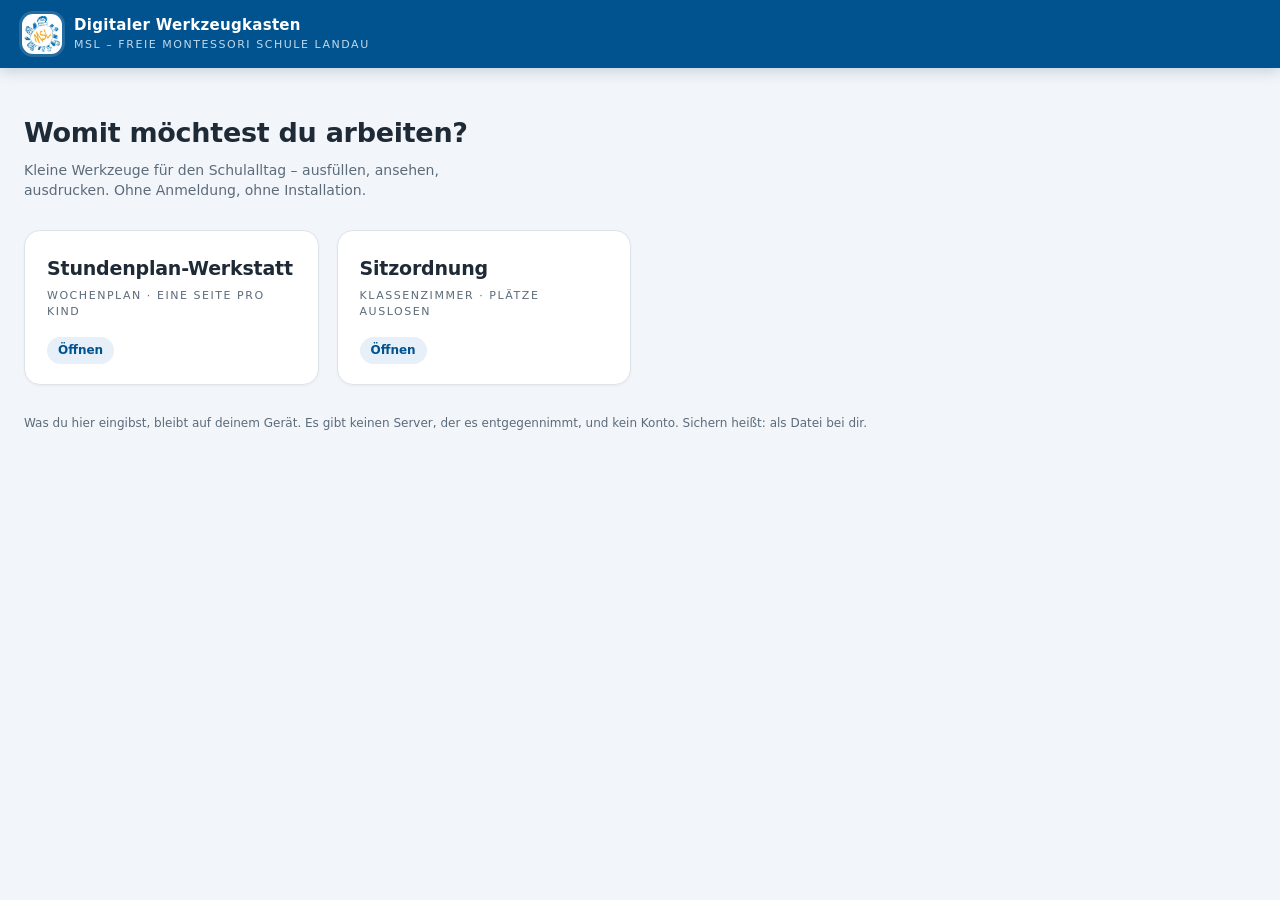
==== index.html @ 7ed50de2 "Sitzordnung als zweites Werkzeug: Raum stellen, Plaetze auslosen Klassenzimmer aus Zweier- und Einze" ====
<!DOCTYPE html>
<html lang="de">
<head>
<meta charset="utf-8">
<meta name="viewport" content="width=device-width, initial-scale=1">
<title>MSL – digitaler Werkzeugkasten</title>
<link rel="stylesheet" href="haus/haus.css">
</head>
<body>

<header class="leiste">
  <div class="navi">
    <div class="marke">
      <img id="marke-logo" alt="MSL">
      <div>
        <strong>Digitaler Werkzeugkasten</strong>
        <em>MSL &ndash; Freie Montessori Schule Landau</em>
      </div>
    </div>
  </div>
</header>

<main class="seite">
  <div class="einstieg">
    <h1>Womit möchtest du arbeiten?</h1>
    <p>
      Kleine Werkzeuge für den Schulalltag &ndash; ausfüllen, ansehen, ausdrucken.
      Ohne Anmeldung, ohne Installation.
    </p>
  </div>

  <!-- Ein neues Werkzeug: Ordner unter dienste/ anlegen und hier
       eine Kachel ergänzen. Sonst ist nichts zu tun. -->
  <div class="kacheln">

    <a class="kachel" href="dienste/stundenplan/">
      <span class="stufe">Stundenplan-Werkstatt</span>
      <span class="thema">Wochenplan &middot; eine Seite pro Kind</span>
      <span class="zustand">Öffnen</span>
    </a>

    <a class="kachel" href="dienste/sitzordnung/">
      <span class="stufe">Sitzordnung</span>
      <span class="thema">Klassenzimmer &middot; Plätze auslosen</span>
      <span class="zustand">Öffnen</span>
    </a>

  </div>

  <p class="fussnote">
    Was du hier eingibst, bleibt auf deinem Gerät. Es gibt keinen Server,
    der es entgegennimmt, und kein Konto. Sichern heißt: als Datei bei dir.
  </p>
</main>

<script src="haus/marke.js"></script>
<script>document.getElementById("marke-logo").src = MSL_LOGO;</script>

</body>
</html>
---- haus/haus.css ----
/* ============================================================
   HAUS.CSS  –  die Hausfarben der MSL und die Teile, die auf
   jeder Seite gleich aussehen: Kopfleiste, Kachel, Fußnote.

   Das ist die EINZIGE Datei, die sich alle Werkzeuge teilen.
   Was nur ein Werkzeug betrifft, steht in dessen eigenem CSS.

   Die Farben stammen aus dem Schullogo: das Blau der Kinder
   ringsum, das Orange des Schriftzugs in der Mitte.
   ============================================================ */

:root{
  /* ---- Hausfarben ----
     msl-blau       die Erkennungsfarbe, für Flächen und Kacheln
     msl-blau-tief  eine Spur dunkler – nur darauf ist auch kleine
                    weiße Schrift sicher lesbar (8:1 statt 6,5:1),
                    deshalb trägt sie die Kopfleiste
     msl-orange     Akzent: Knopf, Punkt, Markierung.
                    NIEMALS als Schrift auf Weiß – das Verhältnis
                    liegt bei 2,4:1 und ist nicht lesbar.
                    Auf Orange gehört dunkler Text.               */
  --msl-blau:#0060A8;
  --msl-blau-tief:#00538F;
  --msl-blau-hell:#E7F0F8;
  --msl-orange:#F09018;
  --msl-orange-warm:#FFA733;
  --msl-orange-hell:#FDF0DD;

  /* ---- Grundtöne ---- */
  --ink:#1F2A37;
  --muted:#5C6B7A;
  --linie:#DDE4EC;
  --flaeche:#F2F5F9;

  /* Die Werkzeuge sprechen von „Akzent“, nicht von Blau –
     so lässt sich die Hausfarbe hier einmal ändern.        */
  --akzent:var(--msl-blau-tief);
  --akzent-hell:var(--msl-blau-hell);
}

*{ box-sizing:border-box; margin:0; padding:0; }

body{
  font-family:"Segoe UI Variable Text","Segoe UI",system-ui,sans-serif;
  color:var(--ink); background:var(--flaeche);
  font-size:14px; line-height:1.45;
}
button, select, input, textarea{ font:inherit; color:inherit; }

/* ---------- Kopfleiste ---------- */
/* Die blaue Fläche geht über die ganze Breite, ihr Inhalt steht aber
   bündig über dem Seiteninhalt – deshalb dasselbe Maß wie .seite.    */
.leiste{
  display:flex; align-items:center; justify-content:space-between; gap:16px;
  padding:12px max(20px, calc((100% - 1500px) / 2 + 24px));
  background:var(--msl-blau-tief); color:#fff;
  box-shadow:0 2px 14px rgba(0,53,90,.22);
}
/* Links in der Leiste: der Zurück-Knopf und daneben die Marke.
   Die Marke führt immer nach ganz oben (Startseite), der Knopf
   genau eine Ebene zurück – und sagt dazu, wohin.              */
.navi{ display:flex; align-items:center; gap:14px; min-width:0; }

.zurueck{
  display:inline-flex; align-items:center; gap:7px; flex:none;
  padding:9px 14px 9px 11px; border-radius:9px;
  background:rgba(255,255,255,.15); color:#fff; text-decoration:none;
  font-size:13px; font-weight:600; white-space:nowrap;
  transition:background .15s;
}
.zurueck:hover{ background:rgba(255,255,255,.28); }
.zurueck:focus-visible{ outline:2px solid #fff; outline-offset:2px; }
.zurueck .pfeil{ font-size:16px; line-height:1; margin-top:-2px; }

/* Ist die Marke ein Link, führt sie zur Startseite. */
.marke{ display:flex; align-items:center; gap:12px;
        text-decoration:none; color:inherit; border-radius:12px;
        padding:2px 6px 2px 2px; transition:background .15s; }
a.marke:hover{ background:rgba(255,255,255,.10); }
a.marke:focus-visible{ outline:2px solid #fff; outline-offset:2px; }
.marke img{
  width:40px; height:40px; flex:none; display:block;
  border-radius:11px; background:#fff; padding:2px; object-fit:contain;
  box-shadow:0 0 0 3px rgba(255,255,255,.14);
}
.marke strong{ display:block; font-size:15px; letter-spacing:.02em; }
.marke em{
  display:block; font-style:normal; font-size:11px; color:#BFD9EC;
  letter-spacing:.14em; text-transform:uppercase;
}

/* ---------- Kachelseite ----------
   Die Form, die die Startseite und die Stufenauswahl teilen:
   Überschrift, ein Satz Erklärung, darunter die Kacheln.
   Bewusst eine Klasse und kein nacktes <main> – die Werkstatt
   selbst hat ein ganz anderes <main> und soll unberührt bleiben. */
.seite{
  width:100%; max-width:1500px; margin:0 auto;
  padding:48px 24px 44px;
  display:flex; flex-direction:column; gap:30px;
}
.einstieg h1{ font-size:27px; line-height:1.25; letter-spacing:-.01em; }
.einstieg p{ margin-top:10px; color:var(--muted); max-width:52ch; }

/* ---------- Kacheln ----------
   Trägt die Startseite und die Stufenauswahl im Stundenplan. */
/* auto-FILL, nicht auto-fit: die Kachel behält ihre Größe, egal ob
   zwei oder zwanzig danebenstehen. Sonst würden zwei Kacheln sich
   über die ganze Breite aufblasen. Bei 1366 px passen fünf in eine
   Zeile, danach geht es einfach in der nächsten weiter.          */
.kacheln{
  display:grid; gap:18px;
  grid-template-columns:repeat(auto-fill, minmax(240px, 1fr));
}
.kachel{
  display:flex; flex-direction:column; gap:5px;
  padding:24px 22px 20px; border-radius:16px;
  background:#fff; border:1px solid var(--linie);
  text-decoration:none; color:inherit;
  box-shadow:0 1px 3px rgba(31,42,55,.05);
  transition:transform .15s, box-shadow .15s, border-color .15s;
}
a.kachel:hover{
  transform:translateY(-3px);
  border-color:var(--msl-blau);
  box-shadow:0 10px 26px rgba(0,53,90,.15);
}
a.kachel:focus-visible{ outline:3px solid var(--msl-blau); outline-offset:3px; }

.kachel .stufe{ font-size:19px; font-weight:700; letter-spacing:-.01em; }
.kachel .thema{
  font-size:11px; letter-spacing:.14em; text-transform:uppercase;
  color:var(--muted);
}
.kachel .zustand{
  margin-top:auto; padding-top:0; align-self:flex-start;
  font-size:12px; font-weight:600;
  padding:5px 11px; border-radius:999px;
  background:var(--akzent-hell); color:var(--akzent);
}
/* Etwas Luft nach oben, auch wenn die Kachel gerade nicht hoch ist. */
.kachel .thema{ margin-bottom:12px; }

/* Was es noch nicht gibt: sichtbar, aber nicht anklickbar. */
.kachel.wartet{ background:#F7F9FC; border-style:dashed; box-shadow:none; }
.kachel.wartet .stufe{ color:var(--muted); }
.kachel.wartet .zustand{ background:#EBEFF5; color:var(--muted); }

.fussnote{ font-size:12px; color:var(--muted); }

/* ---------- Fußzeile mit ausklappbarem Hinweis ----------
   Benutzt bisher nur die Stufenauswahl des Stundenplans: die
   Eigenheiten der Apple-Geräte betreffen das Drucken, also das
   Werkzeug – nicht das ganze Haus. Deshalb steht dort nur ein
   kleiner Knopf; wer die Hinweise braucht, klickt.
   <details> statt Javascript – das klappt überall und auch, wenn die
   Seite von der Festplatte geöffnet wird.                          */
.fusszeile{ display:flex; flex-direction:column; gap:12px; align-items:flex-start; }

/* Volle Breite, damit die Blase darunter ihre 62 Zeichen ausnutzen
   darf – der Knopf selbst bleibt klein, er ist inline-flex. */
.geraetehinweis{ font-size:12px; width:100%; }
.geraetehinweis > summary{
  display:inline-flex; align-items:center; gap:8px; cursor:pointer;
  list-style:none; padding:7px 13px 7px 9px; border-radius:999px;
  border:1px solid var(--linie); background:#fff; color:var(--akzent);
  font-size:12px; font-weight:600; transition:.15s;
}
.geraetehinweis > summary::-webkit-details-marker{ display:none; }
.geraetehinweis > summary::before{
  content:"i"; flex:none;
  width:17px; height:17px; border-radius:50%;
  background:var(--akzent); color:#fff;
  font-size:11px; font-style:italic; font-weight:700;
  display:grid; place-items:center;
}
.geraetehinweis > summary:hover{ border-color:var(--msl-blau); background:var(--akzent-hell); }
.geraetehinweis > summary:focus-visible{ outline:2px solid var(--msl-blau); outline-offset:2px; }
.geraetehinweis[open] > summary{ background:var(--akzent-hell); border-color:var(--msl-blau); }

.blase{
  position:relative; margin-top:11px; max-width:62ch;
  background:#fff; border:1px solid var(--linie); border-radius:12px;
  padding:16px 18px 17px; box-shadow:0 6px 20px rgba(31,42,55,.10);
  color:var(--ink); font-size:13px; line-height:1.55;
}
/* Die Spitze zeigt auf den Knopf darüber. */
.blase::before{
  content:""; position:absolute; top:-7px; left:24px;
  width:12px; height:12px; background:#fff;
  border-left:1px solid var(--linie); border-top:1px solid var(--linie);
  transform:rotate(45deg);
}
.blase strong{ display:block; margin-bottom:6px; }
.blase p{ margin-bottom:10px; }
.blase p:last-child{ margin-bottom:0; }
.blase ol{ margin:0 0 10px 19px; }
.blase li{ margin-bottom:4px; }

/* ---------- Schmale Geräte ---------- */
@media (max-width:700px){
  .leiste{ padding:10px 14px; }
  .marke img{ width:34px; height:34px; }
  .marke strong{ font-size:14px; }
  .marke em{ font-size:10px; letter-spacing:.10em; }
  .seite{ padding:30px 16px 34px; gap:24px; }
  .navi{ gap:10px; }
  .einstieg h1{ font-size:23px; }
  .kachel{ padding:20px 18px 18px; }
  .kachel .zustand{ padding:8px 14px; font-size:13px; }
}

/* Erst auf dem Handy wird der Zurück-Knopf zum reinen Pfeil – das Wort
   ist der eigentliche Wert, es soll so lange wie möglich stehen bleiben. */
@media (max-width:520px){
  .zurueck{ padding:9px 12px; }
  .zurueck .wort{ display:none; }
}
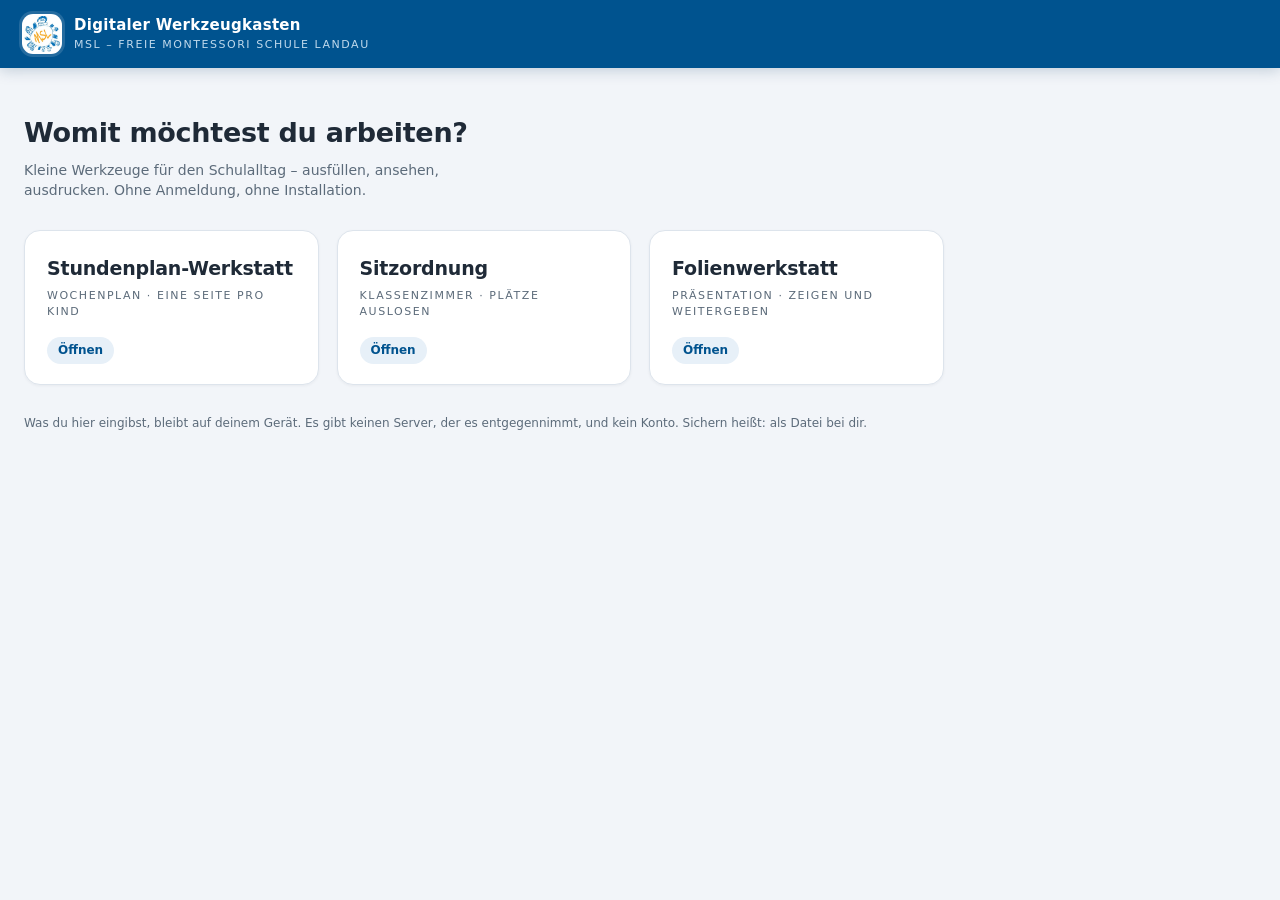
==== commit 2457f4c4: "Folienwerkstatt als drittes Werkzeug Praesentationen zusammenklicken statt zusammenschieben: Foliena" ====
--- a/index.html
+++ b/index.html
@@ -30,18 +30,29 @@
   </div>
 
   <!-- Ein neues Werkzeug: Ordner unter dienste/ anlegen und hier
-       eine Kachel ergänzen. Sonst ist nichts zu tun. -->
+       eine Kachel ergänzen. Sonst ist nichts zu tun.
+
+       Die Adresse muss auf "index.html" enden und nicht nur auf den
+       Ordner. Ein Webserver ergänzt das von selbst – beim Doppelklick
+       auf der Festplatte aber nicht: dort zeigt der Browser dann die
+       Dateiliste des Ordners statt der Seite. -->
   <div class="kacheln">
 
-    <a class="kachel" href="dienste/stundenplan/">
+    <a class="kachel" href="dienste/stundenplan/index.html">
       <span class="stufe">Stundenplan-Werkstatt</span>
       <span class="thema">Wochenplan &middot; eine Seite pro Kind</span>
       <span class="zustand">Öffnen</span>
     </a>
 
-    <a class="kachel" href="dienste/sitzordnung/">
+    <a class="kachel" href="dienste/sitzordnung/index.html">
       <span class="stufe">Sitzordnung</span>
       <span class="thema">Klassenzimmer &middot; Plätze auslosen</span>
+      <span class="zustand">Öffnen</span>
+    </a>
+
+    <a class="kachel" href="dienste/praesentation/index.html">
+      <span class="stufe">Folienwerkstatt</span>
+      <span class="thema">Präsentation &middot; zeigen und weitergeben</span>
       <span class="zustand">Öffnen</span>
     </a>
 
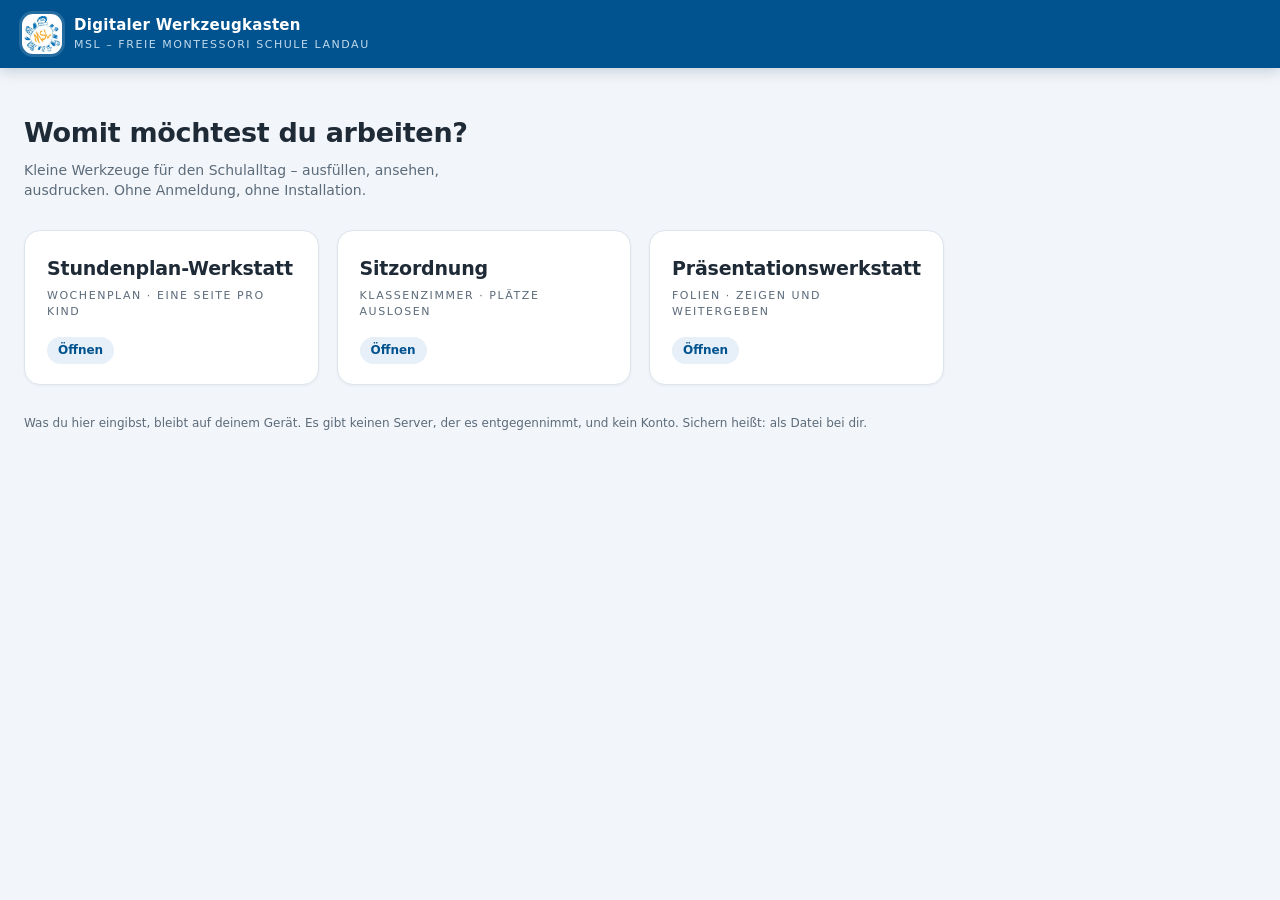
==== commit ac5ca563: "Praesentationswerkstatt: neuer Name, leerer Start, groessere Vorschau Peters erster Testdurchlauf. V" ====
--- a/index.html
+++ b/index.html
@@ -51,8 +51,8 @@
     </a>
 
     <a class="kachel" href="dienste/praesentation/index.html">
-      <span class="stufe">Folienwerkstatt</span>
-      <span class="thema">Präsentation &middot; zeigen und weitergeben</span>
+      <span class="stufe">Präsentationswerkstatt</span>
+      <span class="thema">Folien &middot; zeigen und weitergeben</span>
       <span class="zustand">Öffnen</span>
     </a>
 
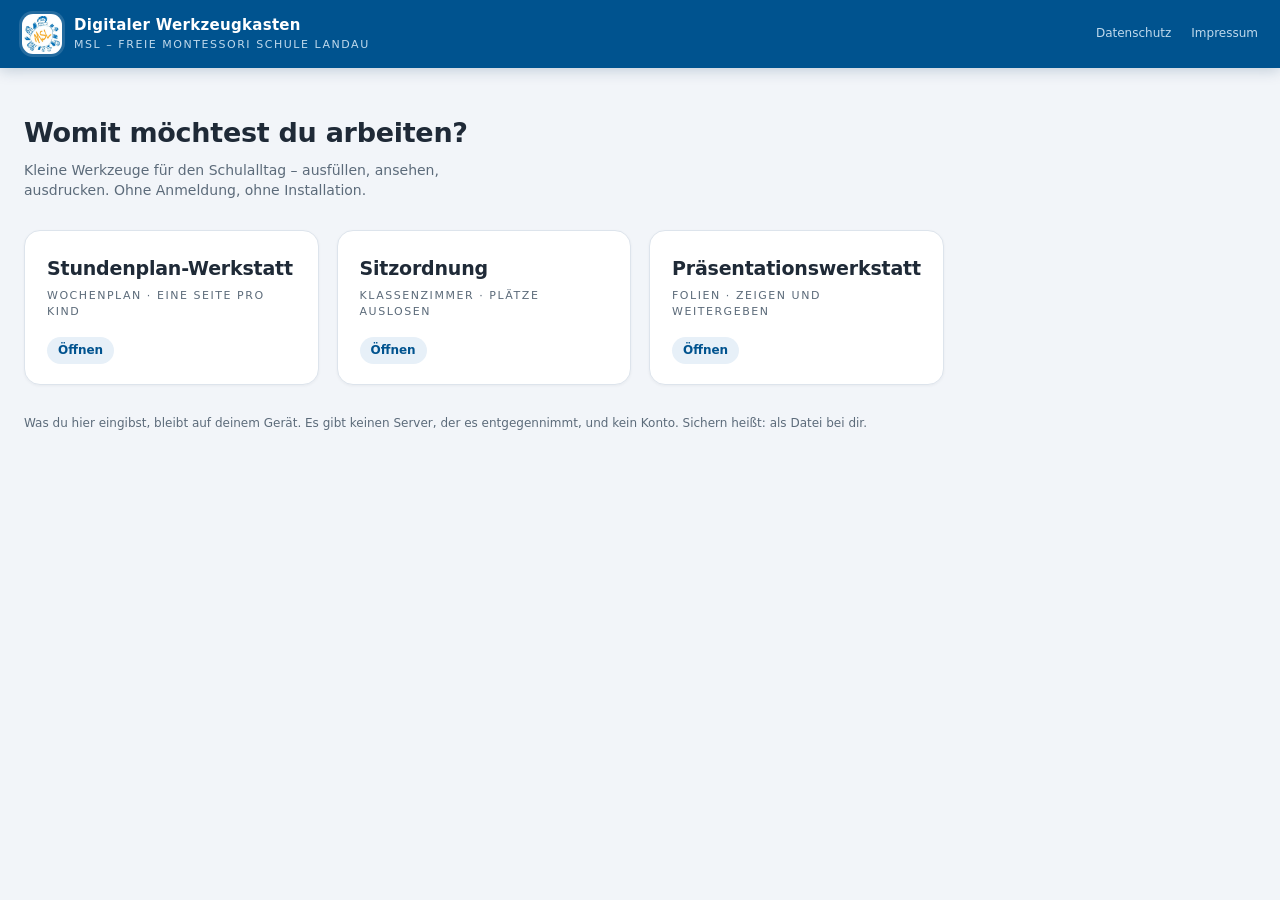
==== commit e28ea7bd: "Datenschutz und Impressum, leise oben rechts Drei Sachen aus Peters Rueckmeldung:  1. Der Kasten zwi" ====
--- a/index.html
+++ b/index.html
@@ -18,6 +18,14 @@
       </div>
     </div>
   </div>
+
+  <!-- Rechts oben und bewusst leise: Wer es sucht, findet es; wer
+       arbeiten will, wird nicht damit aufgehalten. Deshalb steht es
+       hier und nicht als Kasten zwischen den Kacheln. -->
+  <nav class="rechtliches">
+    <a href="datenschutz.html">Datenschutz</a>
+    <a href="impressum.html">Impressum</a>
+  </nav>
 </header>
 
 <main class="seite">
@@ -62,6 +70,7 @@
     Was du hier eingibst, bleibt auf deinem Gerät. Es gibt keinen Server,
     der es entgegennimmt, und kein Konto. Sichern heißt: als Datei bei dir.
   </p>
+
 </main>
 
 <script src="haus/marke.js"></script>
--- a/haus/haus.css
+++ b/haus/haus.css
@@ -89,6 +89,39 @@
   letter-spacing:.14em; text-transform:uppercase;
 }
 
+/* ---------- Datenschutz und Impressum ----------
+   Rechts oben in der Kopfleiste, klein und ohne Nachdruck. Sie
+   gehören dazu, aber sie sind nicht das, wofür jemand herkommt –
+   deshalb kein Kasten zwischen den Kacheln.                    */
+.rechtliches{ display:flex; gap:16px; flex:none; }
+.rechtliches a{
+  color:#BFD9EC; text-decoration:none; font-size:12px;
+  padding:4px 2px; border-bottom:1px solid transparent; transition:.15s;
+}
+.rechtliches a:hover{ color:#fff; border-bottom-color:rgba(255,255,255,.5); }
+.rechtliches a:focus-visible{ outline:2px solid #fff; outline-offset:2px; }
+@media (max-width:520px){ .rechtliches{ gap:12px; } }
+
+/* ---------- Die Textseiten (Datenschutz, Impressum) ----------
+   Schlicht: eine Spalte, ruhig zu lesen, nichts zu bedienen.   */
+.text{
+  width:100%; max-width:760px; margin:0 auto;
+  padding:44px 24px 60px;
+}
+.text h1{ font-size:26px; line-height:1.25; margin-bottom:8px; }
+.text h2{ font-size:17px; margin:30px 0 8px; color:var(--akzent); }
+.text p{ margin-bottom:12px; }
+.text p.vorspann{ color:var(--muted); margin-bottom:26px; }
+.text ul{ margin:0 0 14px 20px; }
+.text li{ margin-bottom:6px; }
+.text .kasten{
+  background:#fff; border:1px solid var(--linie); border-radius:12px;
+  padding:18px 20px; margin-bottom:16px;
+}
+.text .kasten p:last-child{ margin-bottom:0; }
+.text .leise{ font-size:12.5px; color:var(--muted); }
+.text a{ color:var(--akzent); }
+
 /* ---------- Kachelseite ----------
    Die Form, die die Startseite und die Stufenauswahl teilen:
    Überschrift, ein Satz Erklärung, darunter die Kacheln.
@@ -194,6 +227,8 @@
 .blase strong{ display:block; margin-bottom:6px; }
 .blase p{ margin-bottom:10px; }
 .blase p:last-child{ margin-bottom:0; }
+.blase p.klein{ font-size:12px; color:var(--muted); }
+.blase a{ color:var(--akzent); }
 .blase ol{ margin:0 0 10px 19px; }
 .blase li{ margin-bottom:4px; }
 
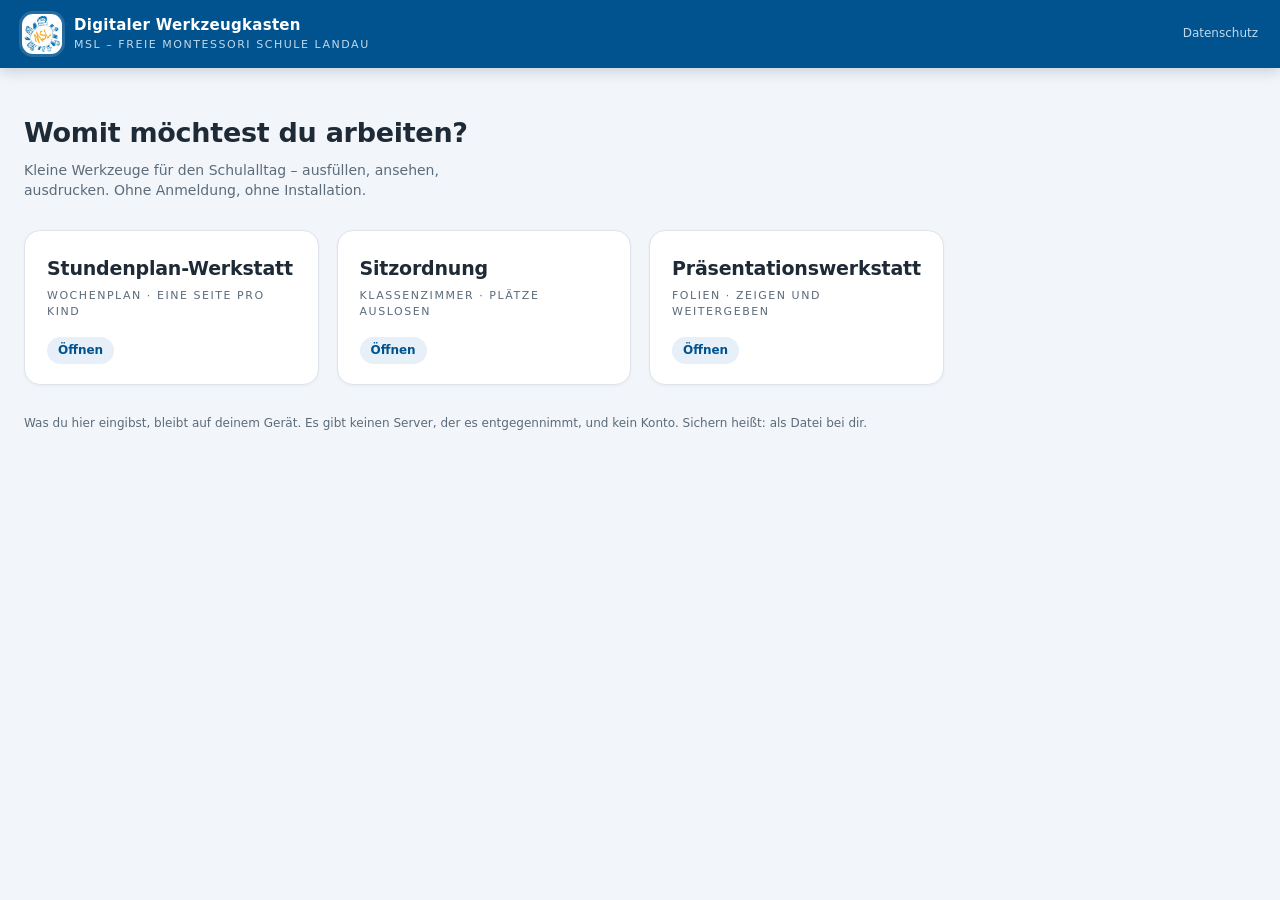
==== commit c74519cf: "Impressum entfaellt, Datenschutzseite gekuerzt Peters Entscheidung: Das Impressum wird nicht gebrauc" ====
--- a/index.html
+++ b/index.html
@@ -24,7 +24,6 @@
        hier und nicht als Kasten zwischen den Kacheln. -->
   <nav class="rechtliches">
     <a href="datenschutz.html">Datenschutz</a>
-    <a href="impressum.html">Impressum</a>
   </nav>
 </header>
 
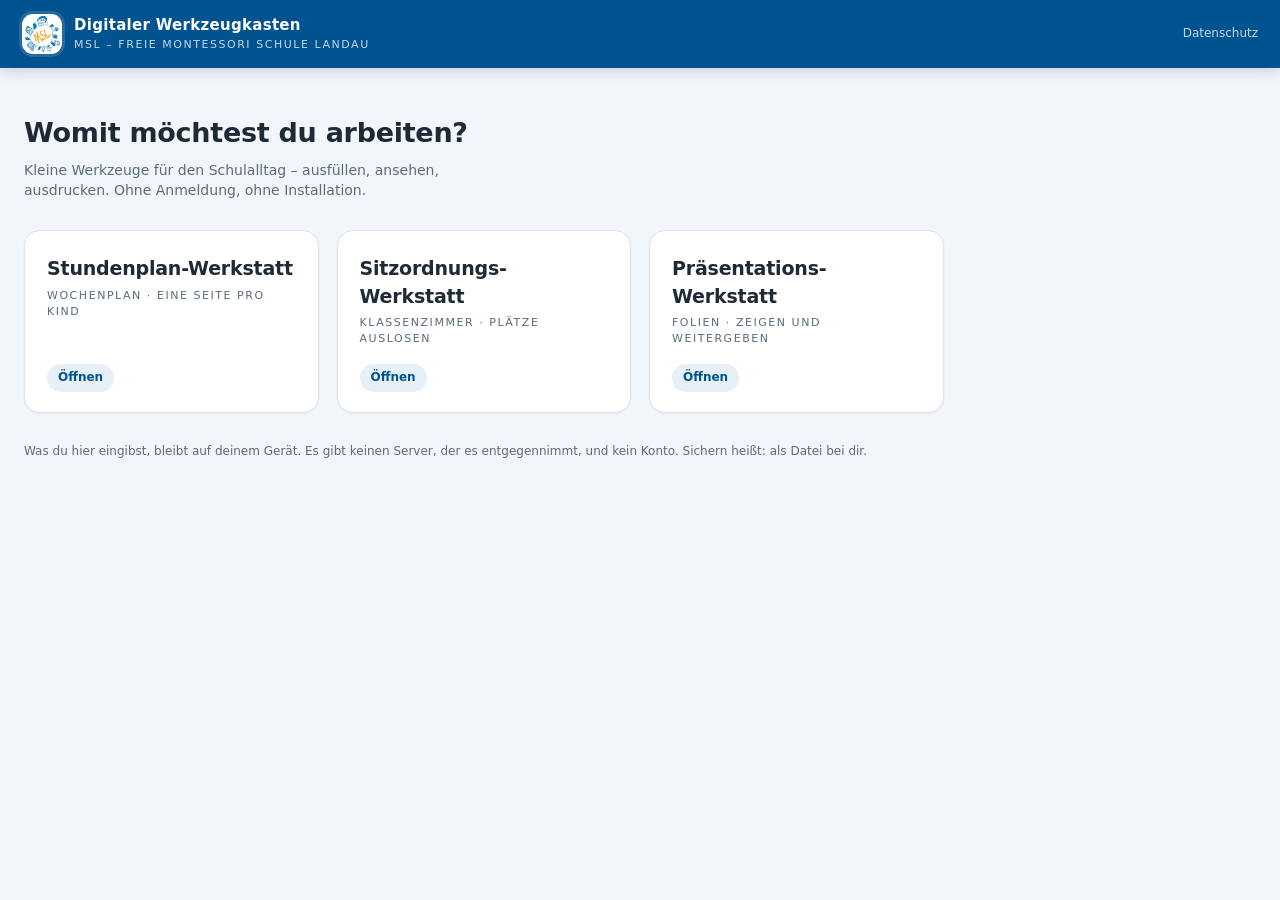
==== commit 0e46fe91: "Alle drei Werkzeuge heissen jetzt gleich: …-Werkstatt Peter beim Blick auf die Startseite: "das ist " ====
--- a/index.html
+++ b/index.html
@@ -52,13 +52,13 @@
     </a>
 
     <a class="kachel" href="dienste/sitzordnung/index.html">
-      <span class="stufe">Sitzordnung</span>
+      <span class="stufe">Sitzordnungs-Werkstatt</span>
       <span class="thema">Klassenzimmer &middot; Plätze auslosen</span>
       <span class="zustand">Öffnen</span>
     </a>
 
     <a class="kachel" href="dienste/praesentation/index.html">
-      <span class="stufe">Präsentationswerkstatt</span>
+      <span class="stufe">Präsentations-Werkstatt</span>
       <span class="thema">Folien &middot; zeigen und weitergeben</span>
       <span class="zustand">Öffnen</span>
     </a>
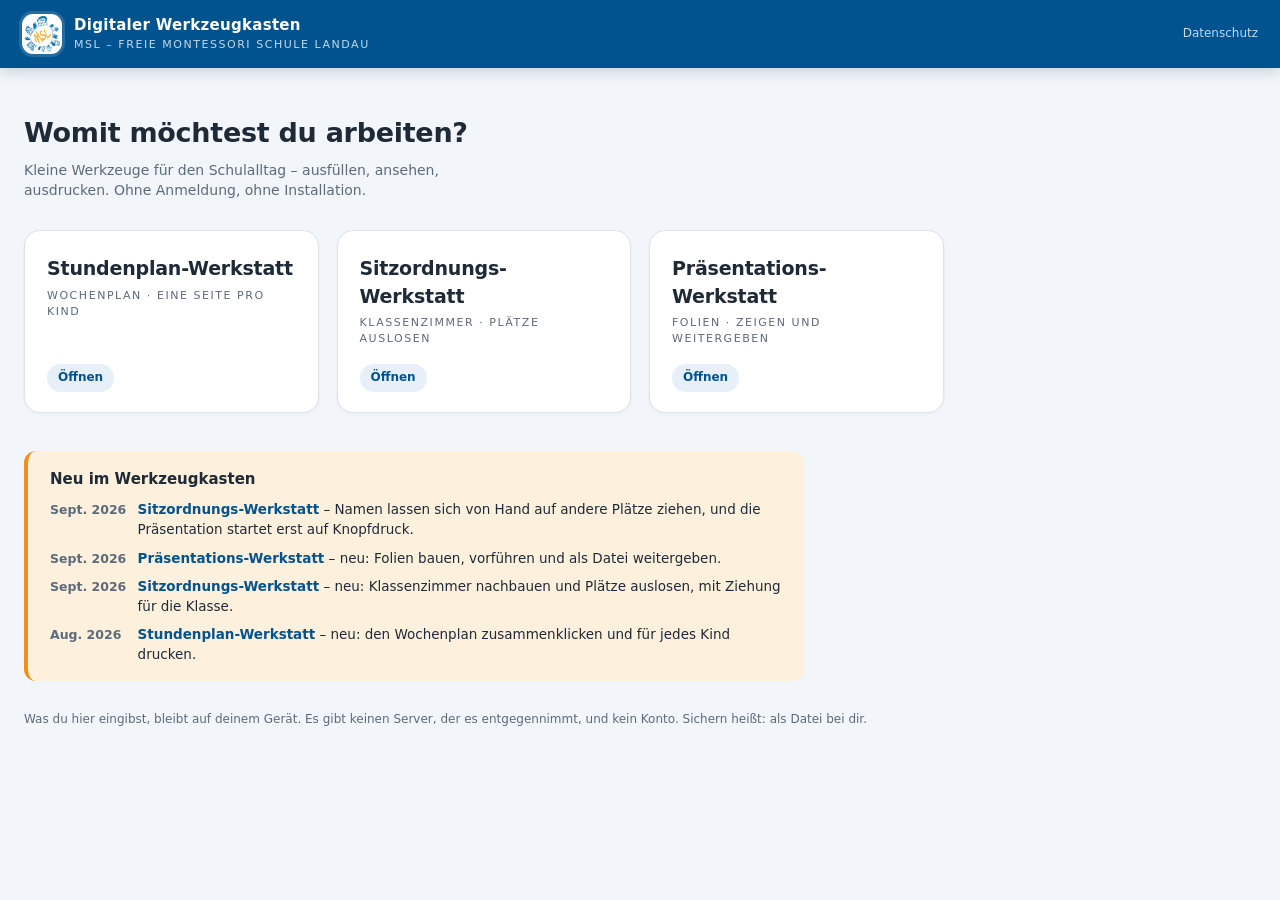
==== commit 8ebc4109: "Startseite: Kasten "Neu im Werkzeugkasten" unter den Kacheln Kurze Liste von Hand in index.html fuer" ====
--- a/index.html
+++ b/index.html
@@ -65,6 +65,44 @@
 
   </div>
 
+  <!-- Neu im Werkzeugkasten – von Hand gepflegt.
+
+       Bei einem neuen Werkzeug oder einer größeren Änderung eine Zeile
+       OBEN einfügen. Höchstens sechs Zeilen: die älteste fällt dann
+       unten weg. Als Datum reicht der Monat; im datetime steht der
+       genaue Tag.
+
+       Der Name verlinkt aufs Werkzeug. Wie bei den Kacheln muss die
+       Adresse auf "index.html" enden. -->
+  <section class="neues" aria-labelledby="neues-titel">
+    <h2 id="neues-titel">Neu im Werkzeugkasten</h2>
+    <ul>
+      <li>
+        <time datetime="2026-09-15">Sept. 2026</time>
+        <span><a href="dienste/sitzordnung/index.html">Sitzordnungs-Werkstatt</a>
+          &ndash; Namen lassen sich von Hand auf andere Plätze ziehen, und die
+          Präsentation startet erst auf Knopfdruck.</span>
+      </li>
+      <li>
+        <time datetime="2026-09-12">Sept. 2026</time>
+        <span><a href="dienste/praesentation/index.html">Präsentations-Werkstatt</a>
+          &ndash; neu: Folien bauen, vorführen und als Datei weitergeben.</span>
+      </li>
+      <li>
+        <time datetime="2026-09-09">Sept. 2026</time>
+        <span><a href="dienste/sitzordnung/index.html">Sitzordnungs-Werkstatt</a>
+          &ndash; neu: Klassenzimmer nachbauen und Plätze auslosen, mit Ziehung
+          für die Klasse.</span>
+      </li>
+      <li>
+        <time datetime="2026-08-21">Aug. 2026</time>
+        <span><a href="dienste/stundenplan/index.html">Stundenplan-Werkstatt</a>
+          &ndash; neu: den Wochenplan zusammenklicken und für jedes Kind
+          drucken.</span>
+      </li>
+    </ul>
+  </section>
+
   <p class="fussnote">
     Was du hier eingibst, bleibt auf deinem Gerät. Es gibt keinen Server,
     der es entgegennimmt, und kein Konto. Sichern heißt: als Datei bei dir.
--- a/haus/haus.css
+++ b/haus/haus.css
@@ -179,6 +179,33 @@
 .kachel.wartet .stufe{ color:var(--muted); }
 .kachel.wartet .zustand{ background:#EBEFF5; color:var(--muted); }
 
+/* ---------- Neu im Werkzeugkasten ----------
+   Nur auf der Startseite, UNTER den Kacheln – die Werkzeuge bleiben
+   das Erste, was man sieht. Bewusst keine Kachel: kein Knopf, eine
+   ruhige Fläche, etwas Abstand. So hält es niemand für ein viertes
+   Werkzeug.
+
+   Orange nur als Fläche und Streifen, die Schrift bleibt dunkel –
+   siehe die Hausfarben oben. Die Liste selbst steht von Hand in
+   index.html.                                                   */
+.neues{
+  margin-top:8px; max-width:780px;
+  background:var(--msl-orange-hell);
+  border-left:4px solid var(--msl-orange); border-radius:12px;
+  padding:18px 22px 17px;
+}
+.neues h2{ font-size:15px; font-weight:700; margin-bottom:10px; }
+.neues ul{ list-style:none; display:flex; flex-direction:column; gap:9px; }
+/* Datum links in fester Spalte, der Text daneben bricht für sich um. */
+.neues li{
+  display:grid; grid-template-columns:5.6em minmax(0,1fr); gap:12px;
+  font-size:13.5px; line-height:1.45;
+}
+.neues time{ color:var(--muted); font-size:12.5px; font-weight:600; white-space:nowrap; padding-top:1px; }
+.neues a{ color:var(--akzent); font-weight:600; text-decoration:none; }
+.neues a:hover{ text-decoration:underline; }
+.neues a:focus-visible{ outline:2px solid var(--msl-blau); outline-offset:2px; border-radius:3px; }
+
 .fussnote{ font-size:12px; color:var(--muted); }
 
 /* ---------- Fußzeile mit ausklappbarem Hinweis ----------
@@ -243,6 +270,7 @@
   .einstieg h1{ font-size:23px; }
   .kachel{ padding:20px 18px 18px; }
   .kachel .zustand{ padding:8px 14px; font-size:13px; }
+  .neues{ padding:16px 16px 15px; }
 }
 
 /* Erst auf dem Handy wird der Zurück-Knopf zum reinen Pfeil – das Wort
@@ -250,4 +278,6 @@
 @media (max-width:520px){
   .zurueck{ padding:9px 12px; }
   .zurueck .wort{ display:none; }
-}
+  /* Auf dem Handy steht das Datum über seiner Zeile, nicht daneben. */
+  .neues li{ grid-template-columns:minmax(0,1fr); gap:1px; }
+}
